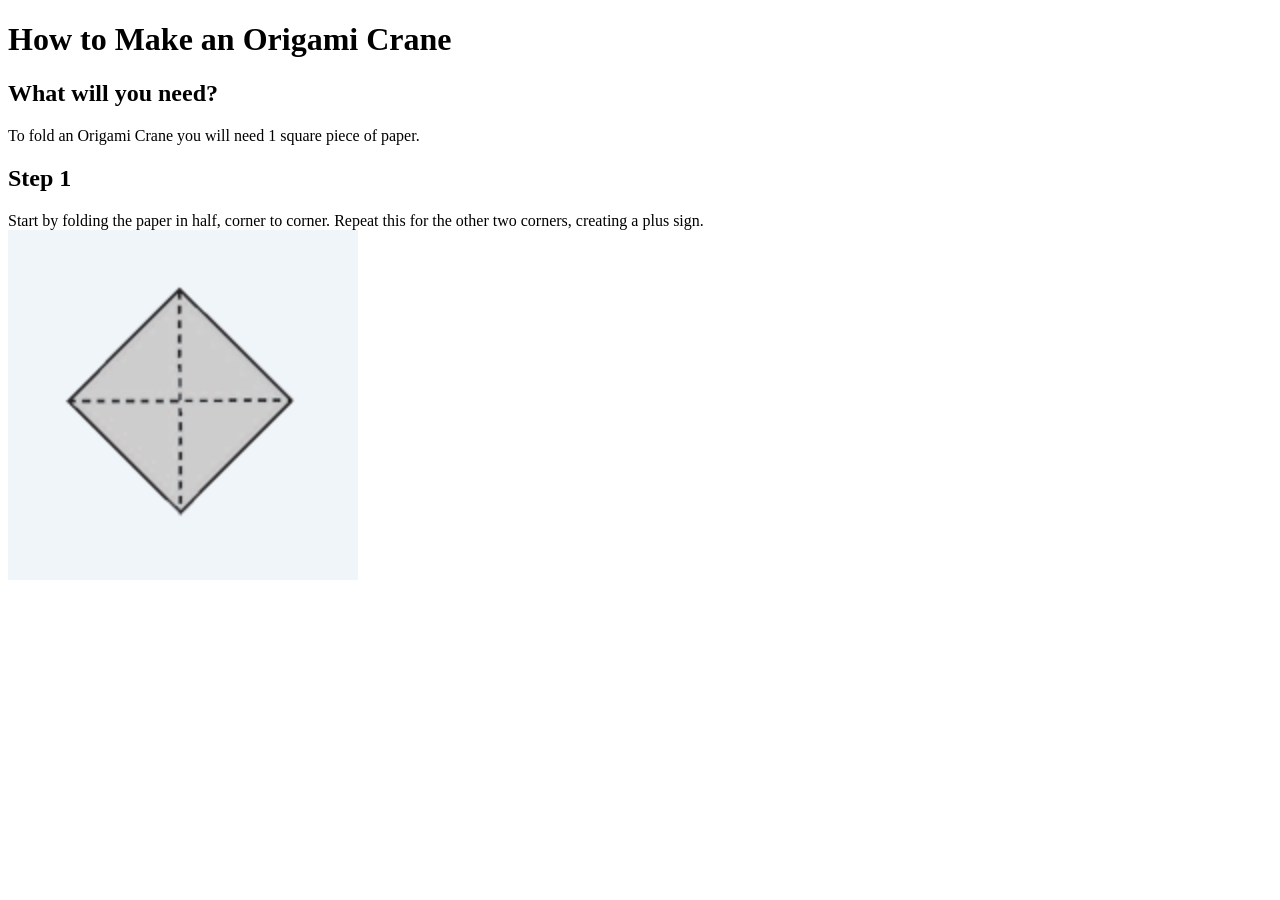
==== projects/recipe/index.html @ 5b5cb196 "First Commit" ====
<!DOCTYPE html>
<html>
<head>
	<meta charset="utf-8">
	<meta name="viewport" content="width=device-width, initial-scale=1">
	<title>How to Make an Origami Crane </title>
</head>
<body>
	<h1>How to Make an Origami Crane</h1>

	<section>
		<h2>What will you need?</h2>

		<p> To fold an Origami Crane you will need 1 square piece of paper.</p>


		<h2>Step 1 </h2>
			<p1> Start by folding the paper in half, corner to corner.</p1>
			<p1>Repeat this for the other two corners, creating a plus sign.</p1>
  <section>  

<img src="imgs/step1.png" alt="Step1">

  </section>


	</section>
</body>
</html>
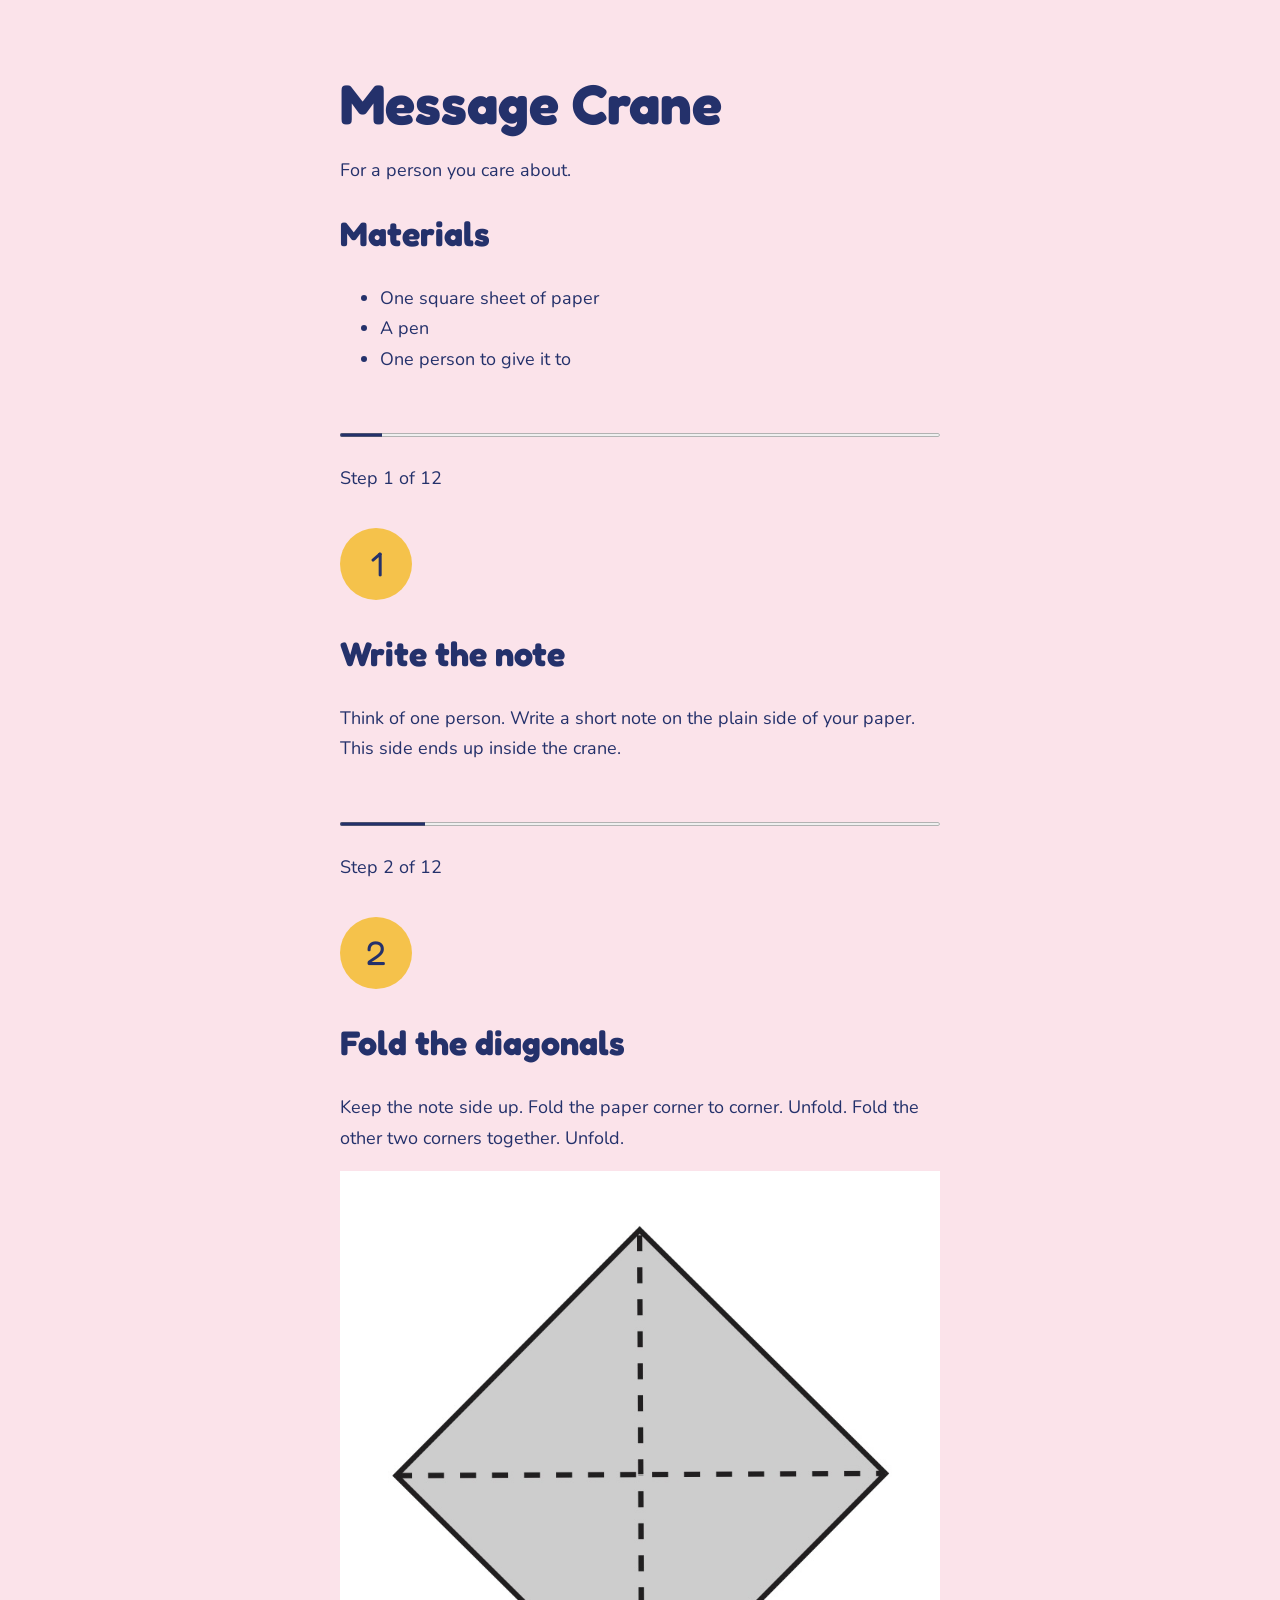
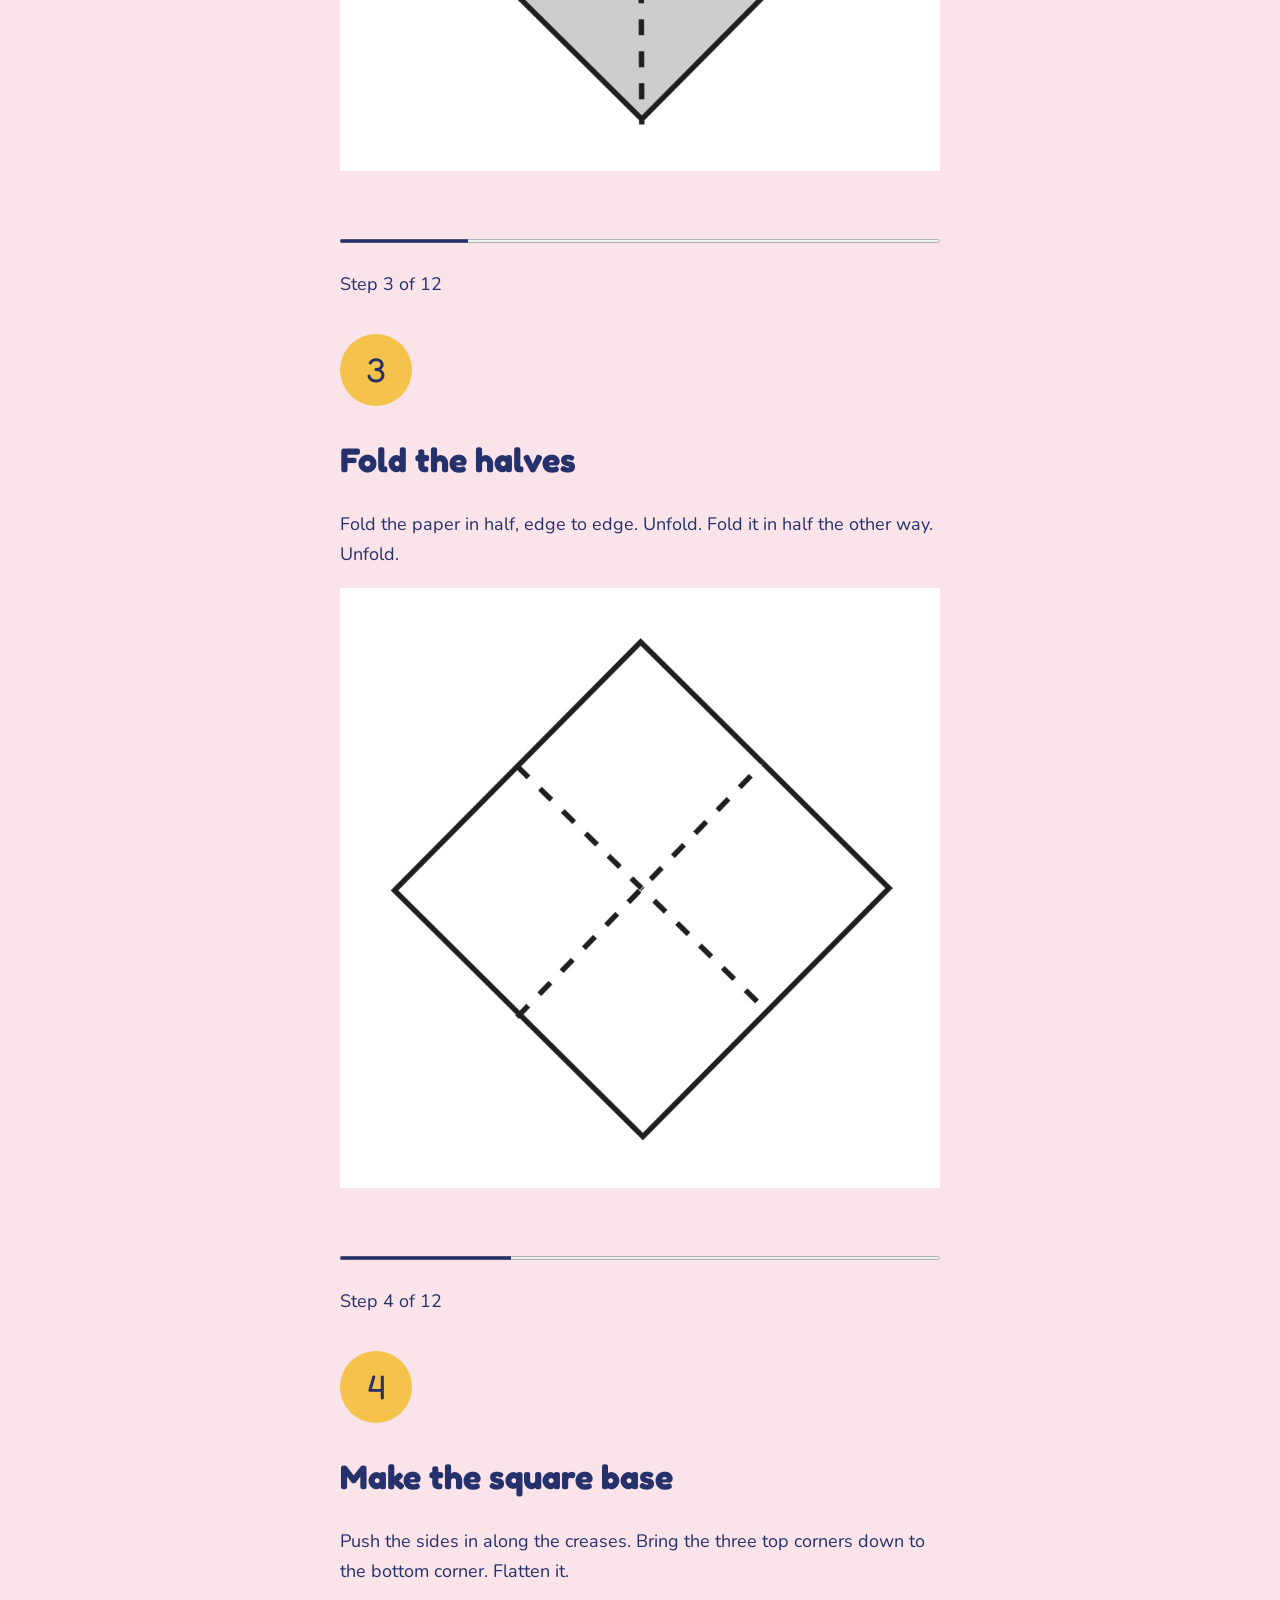
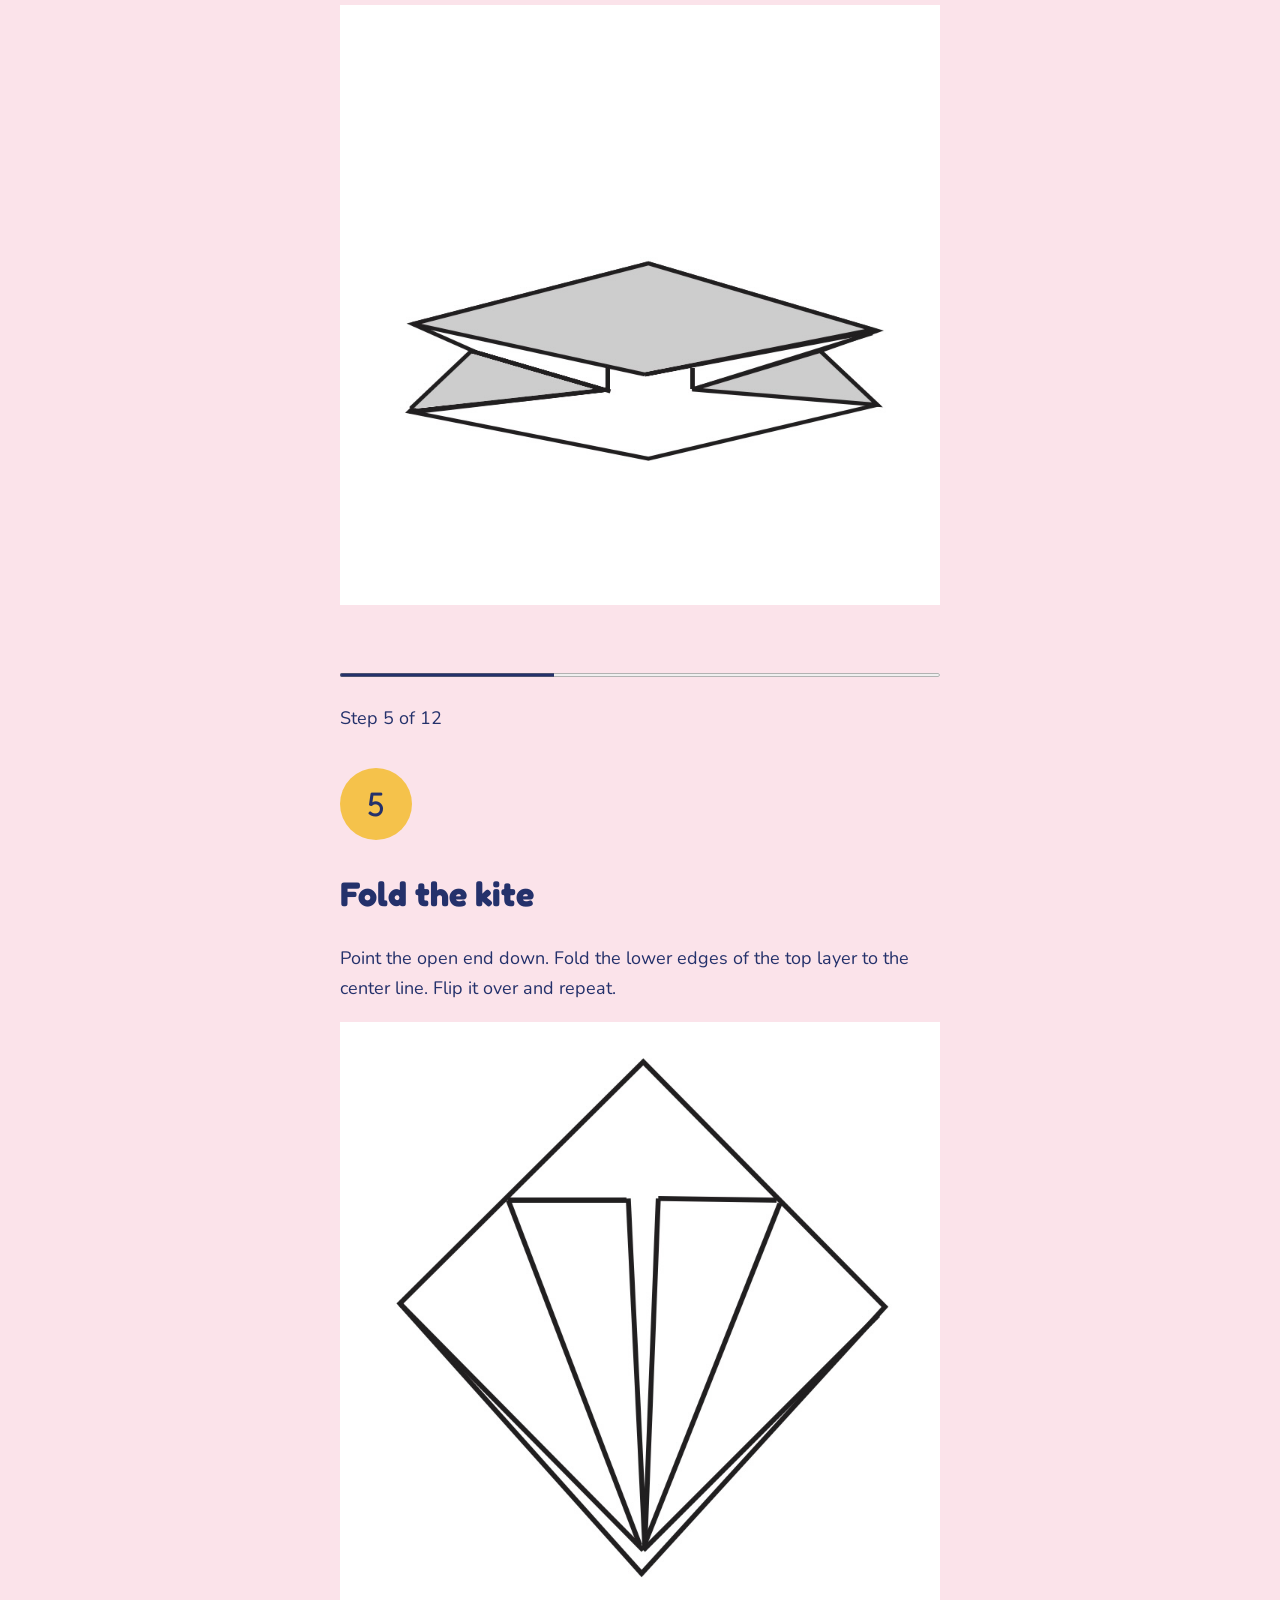
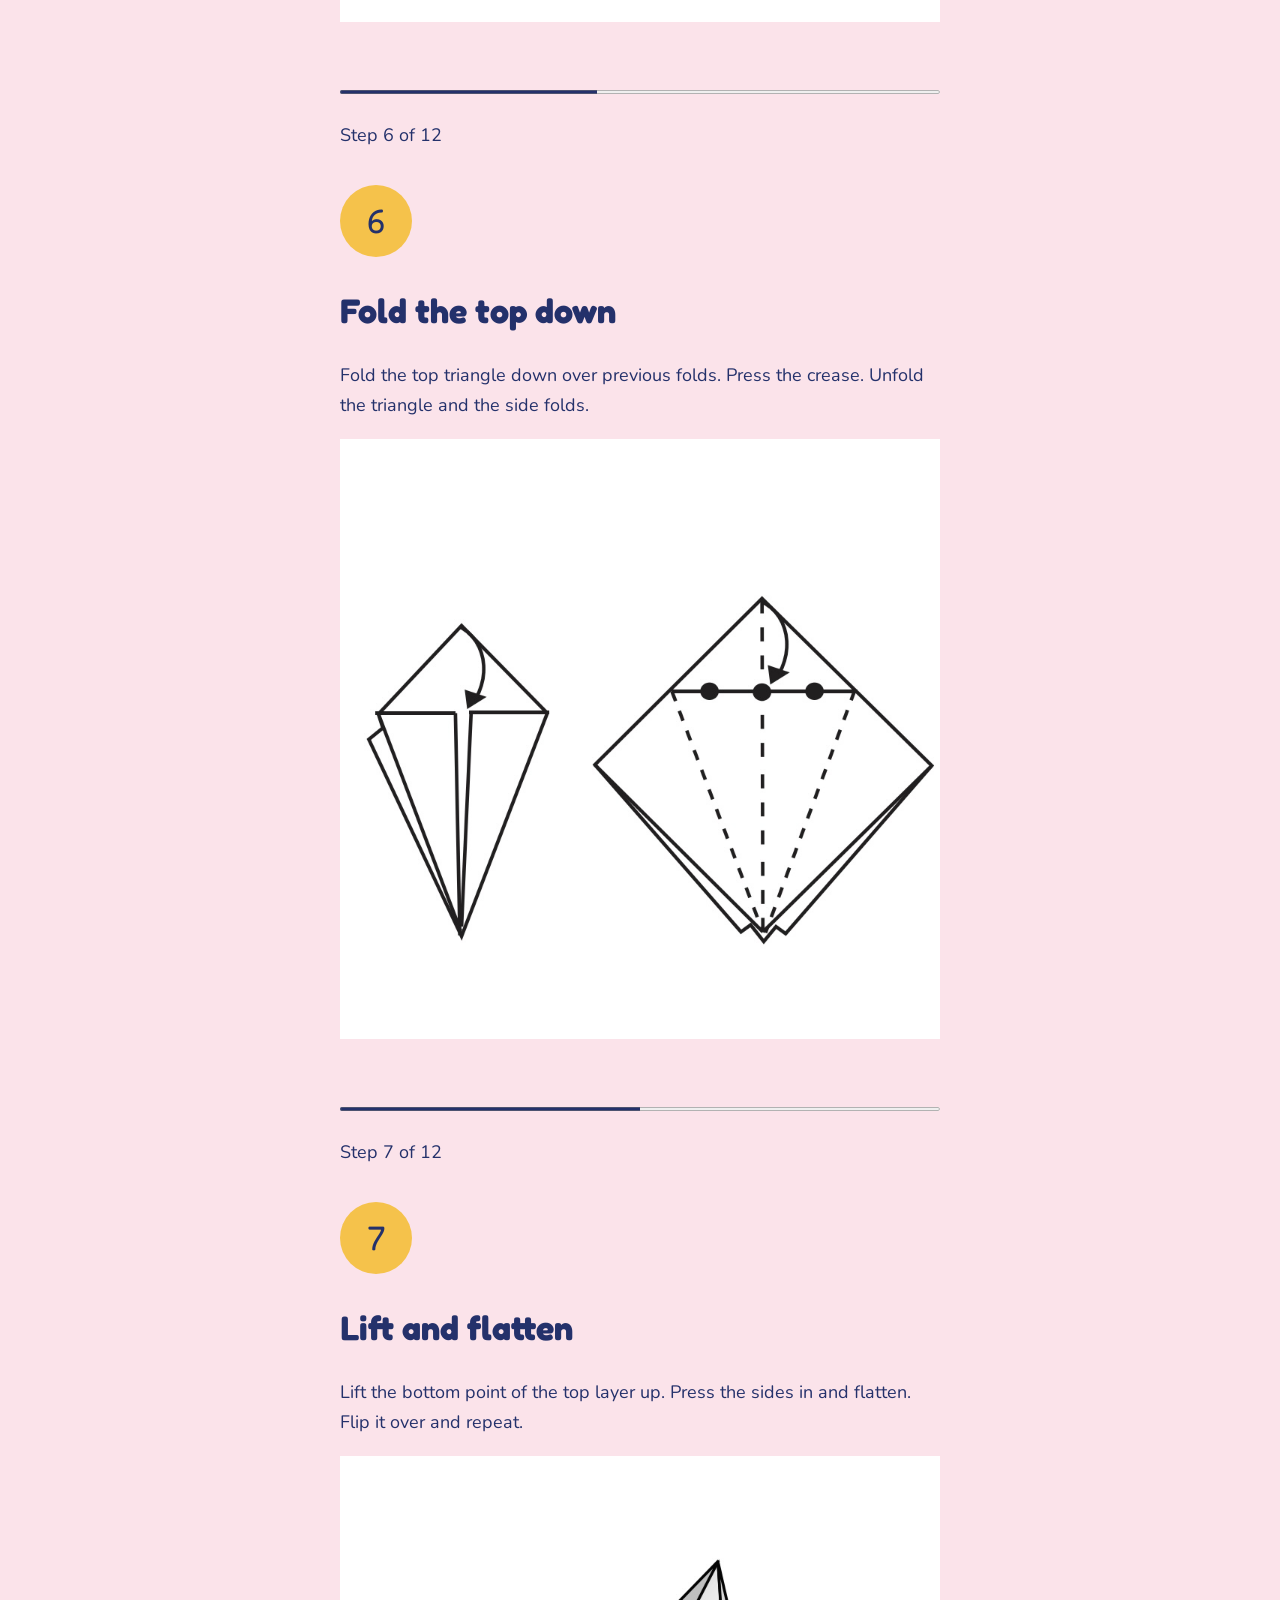
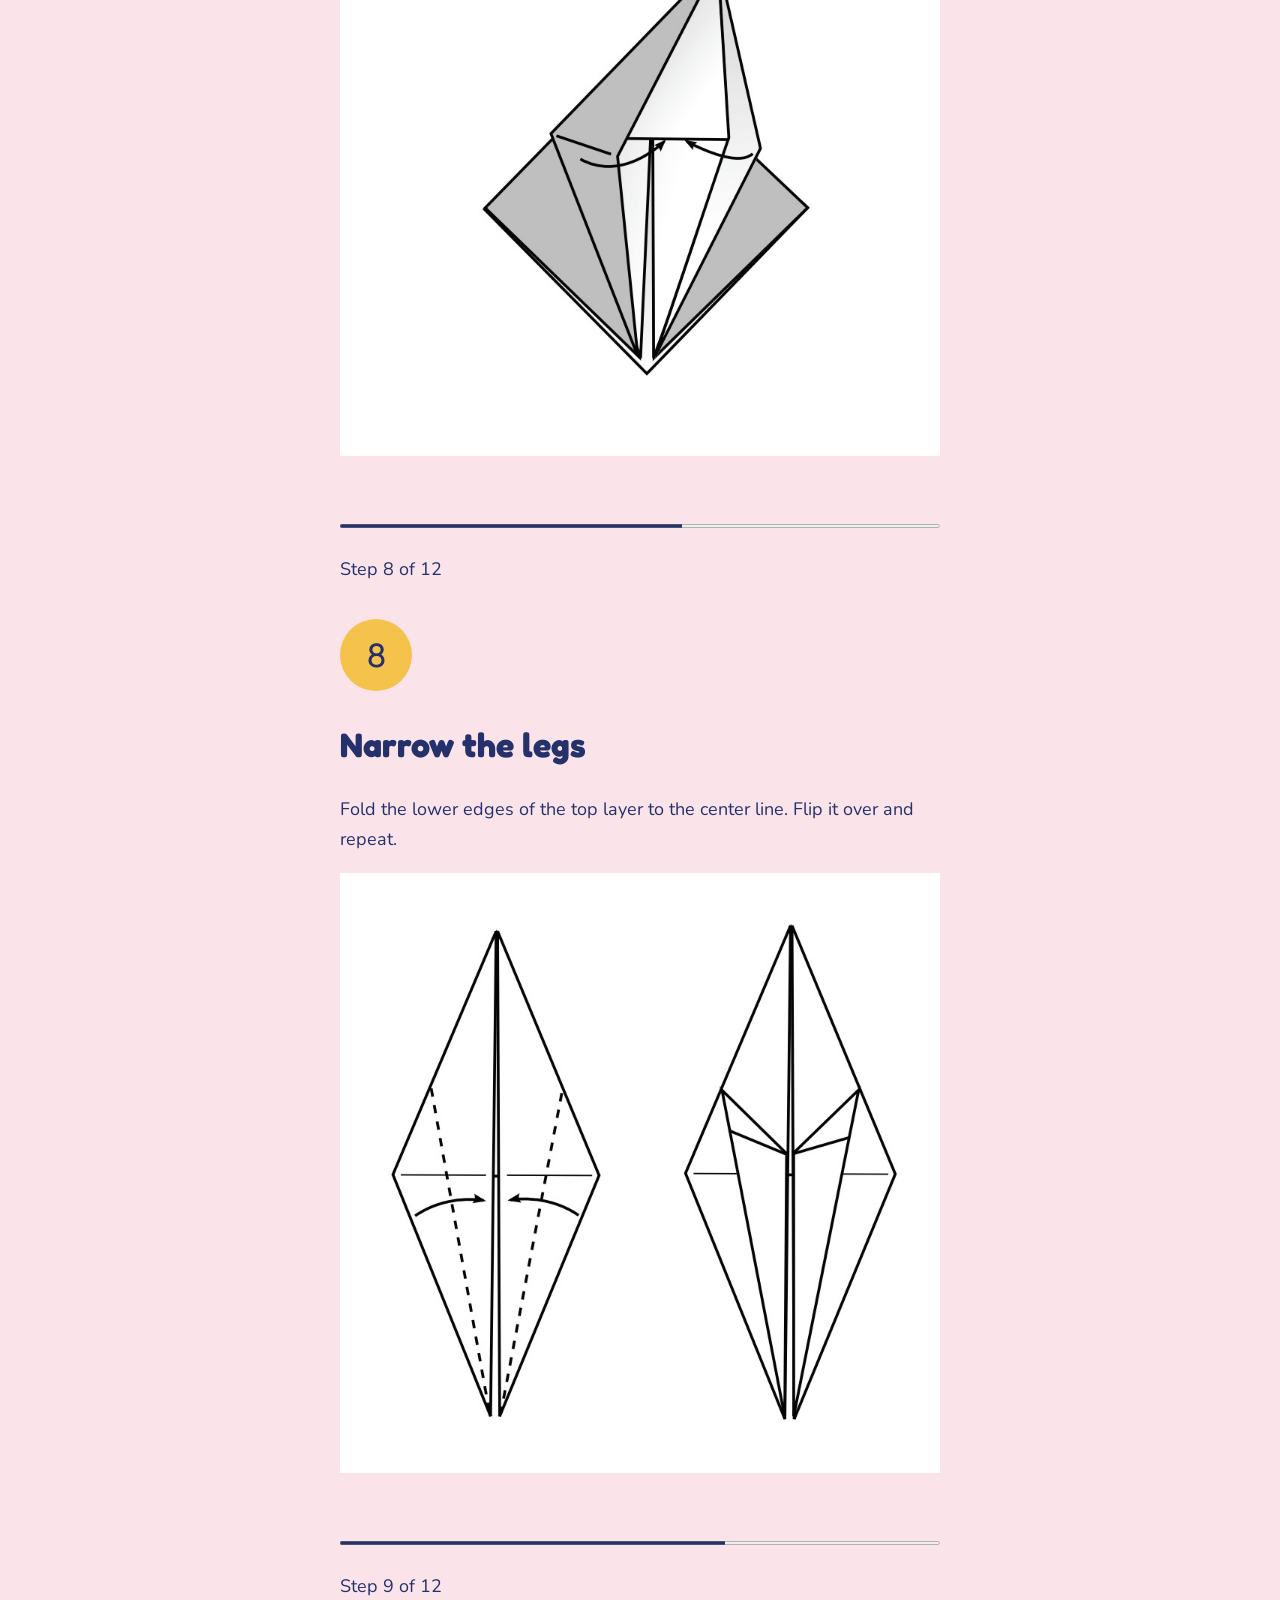
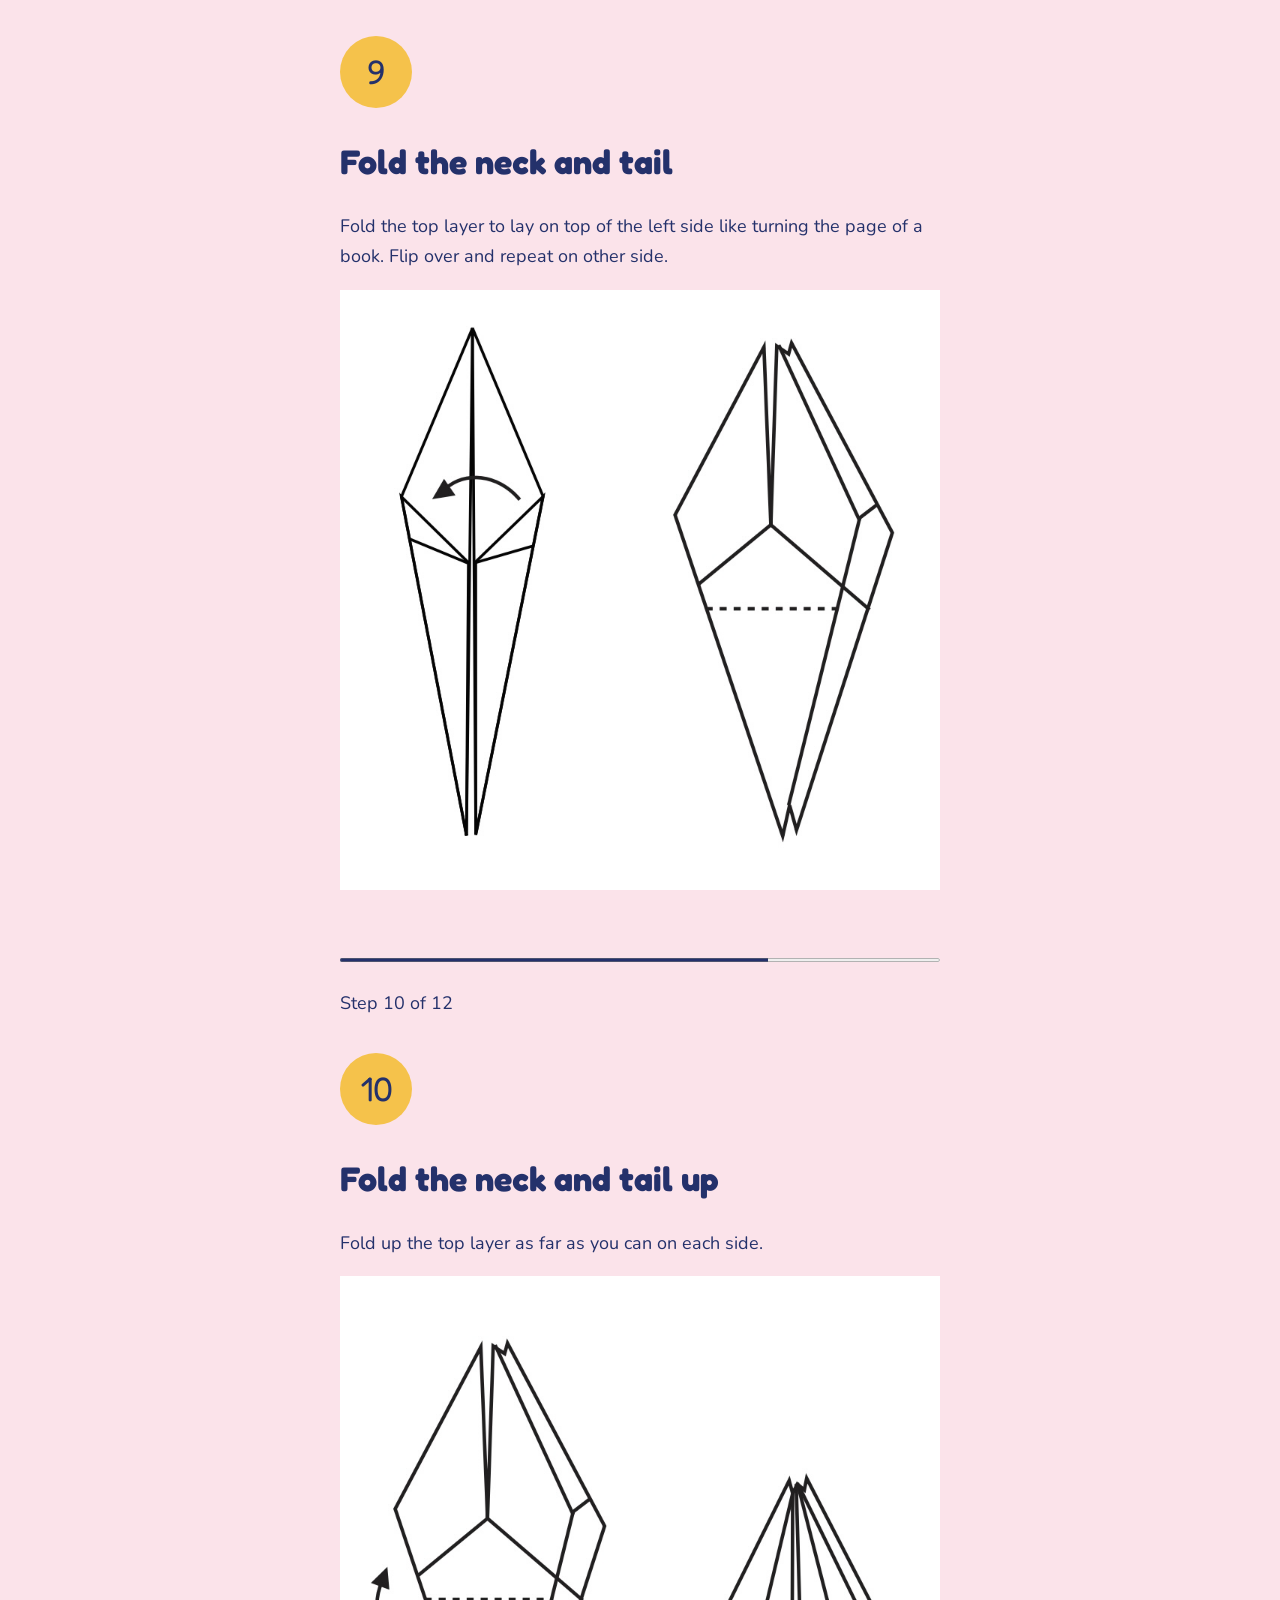
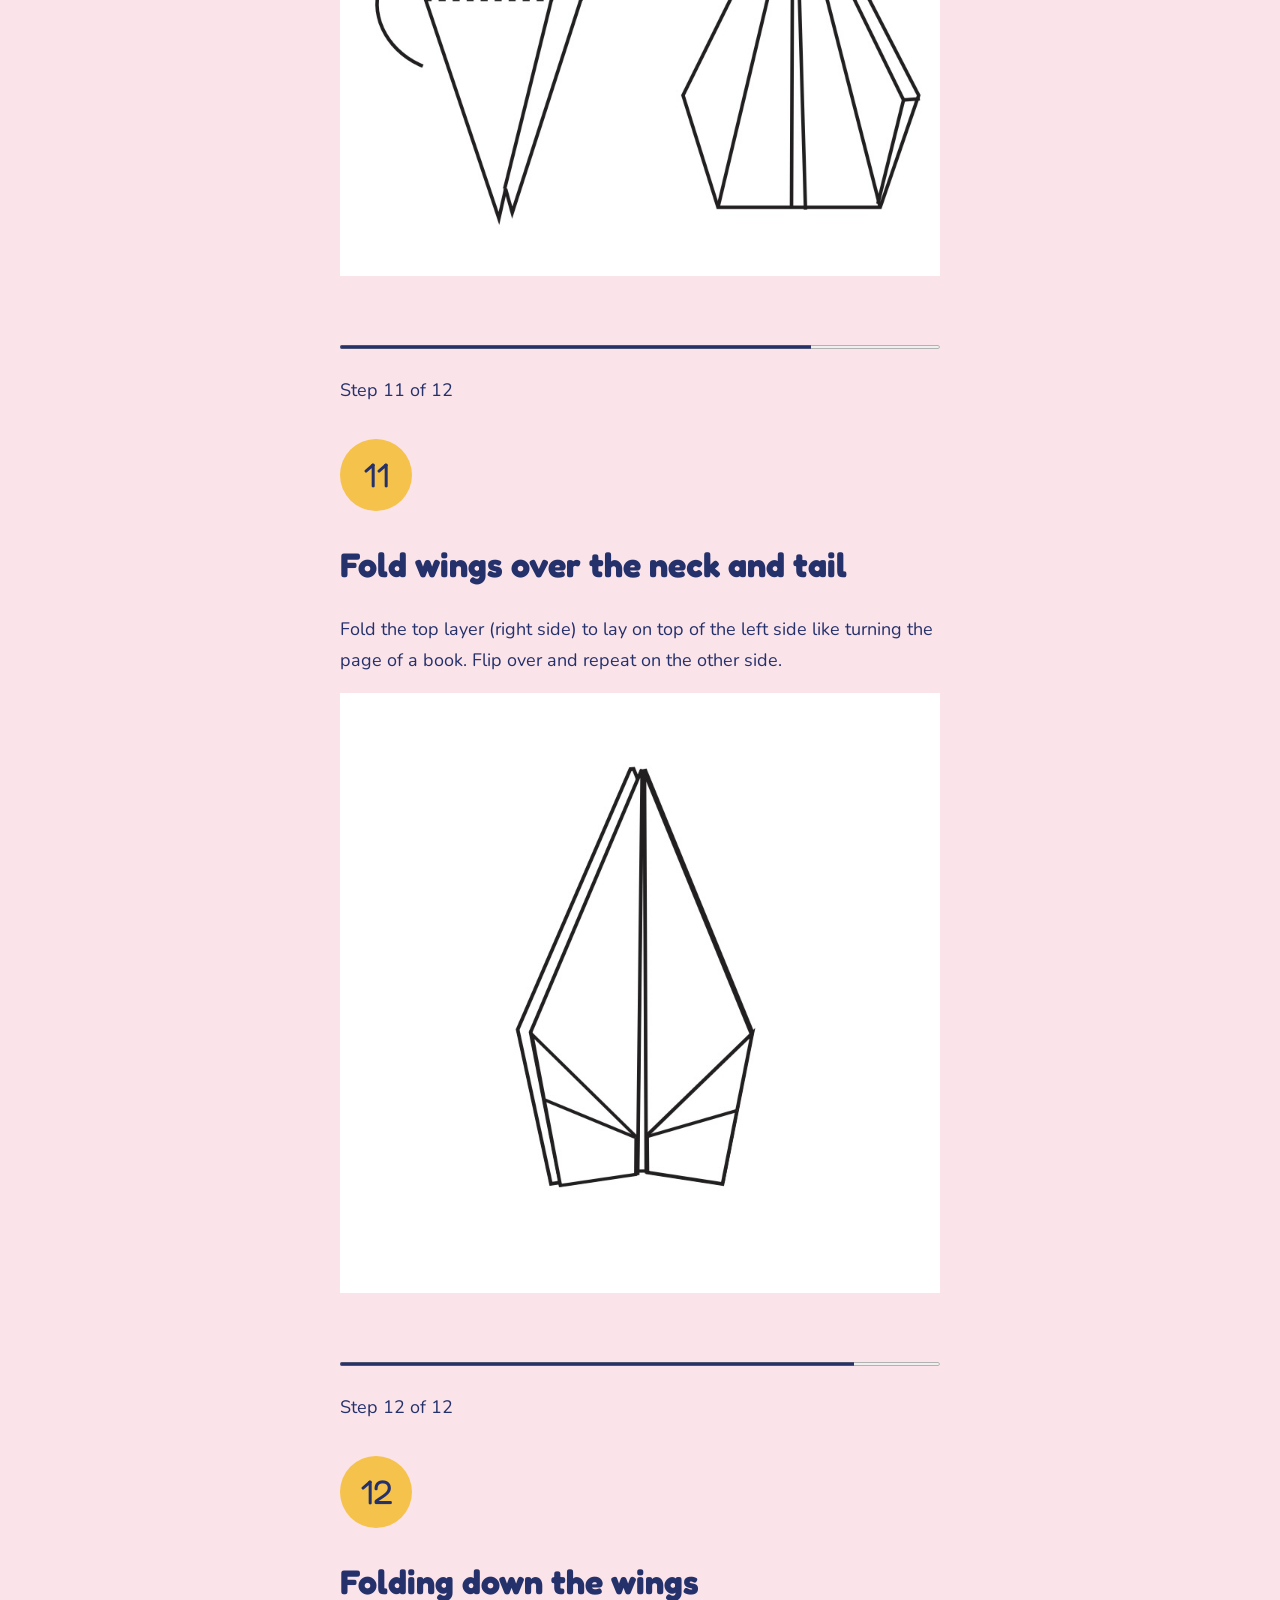
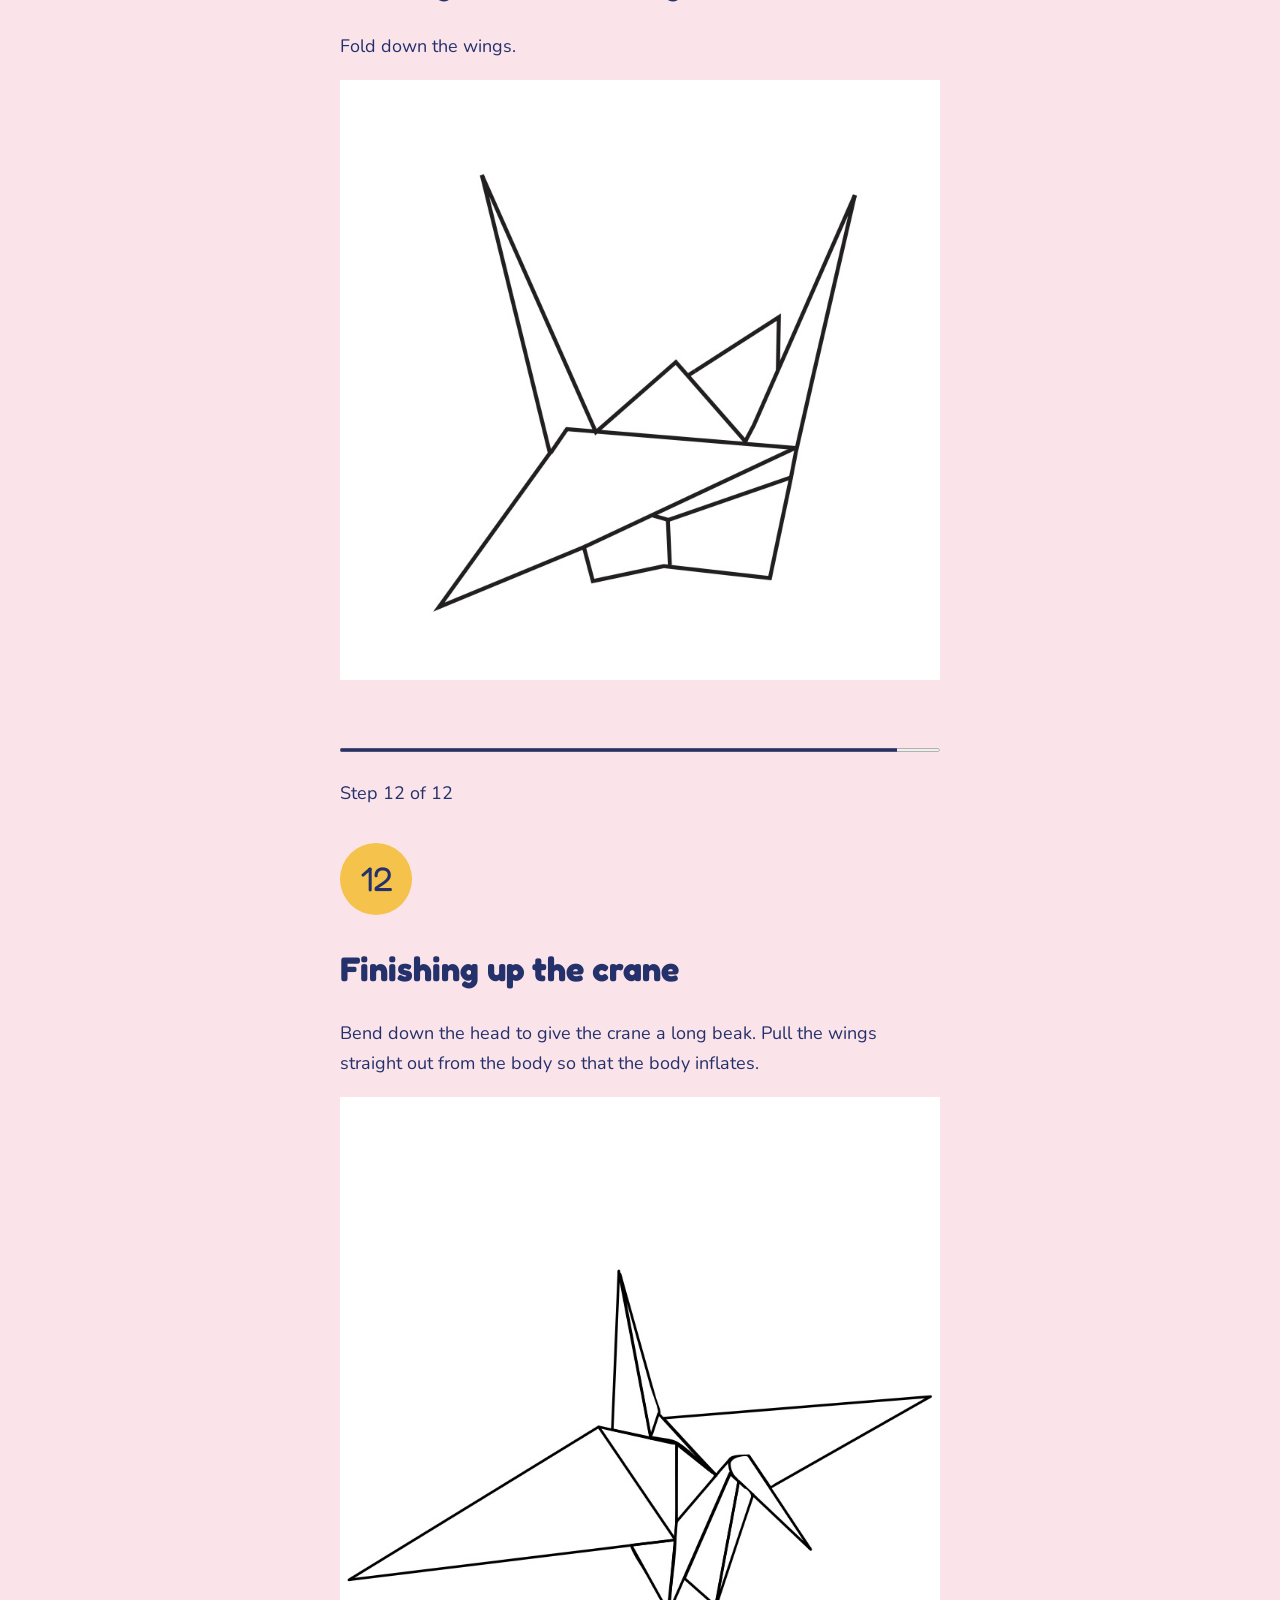
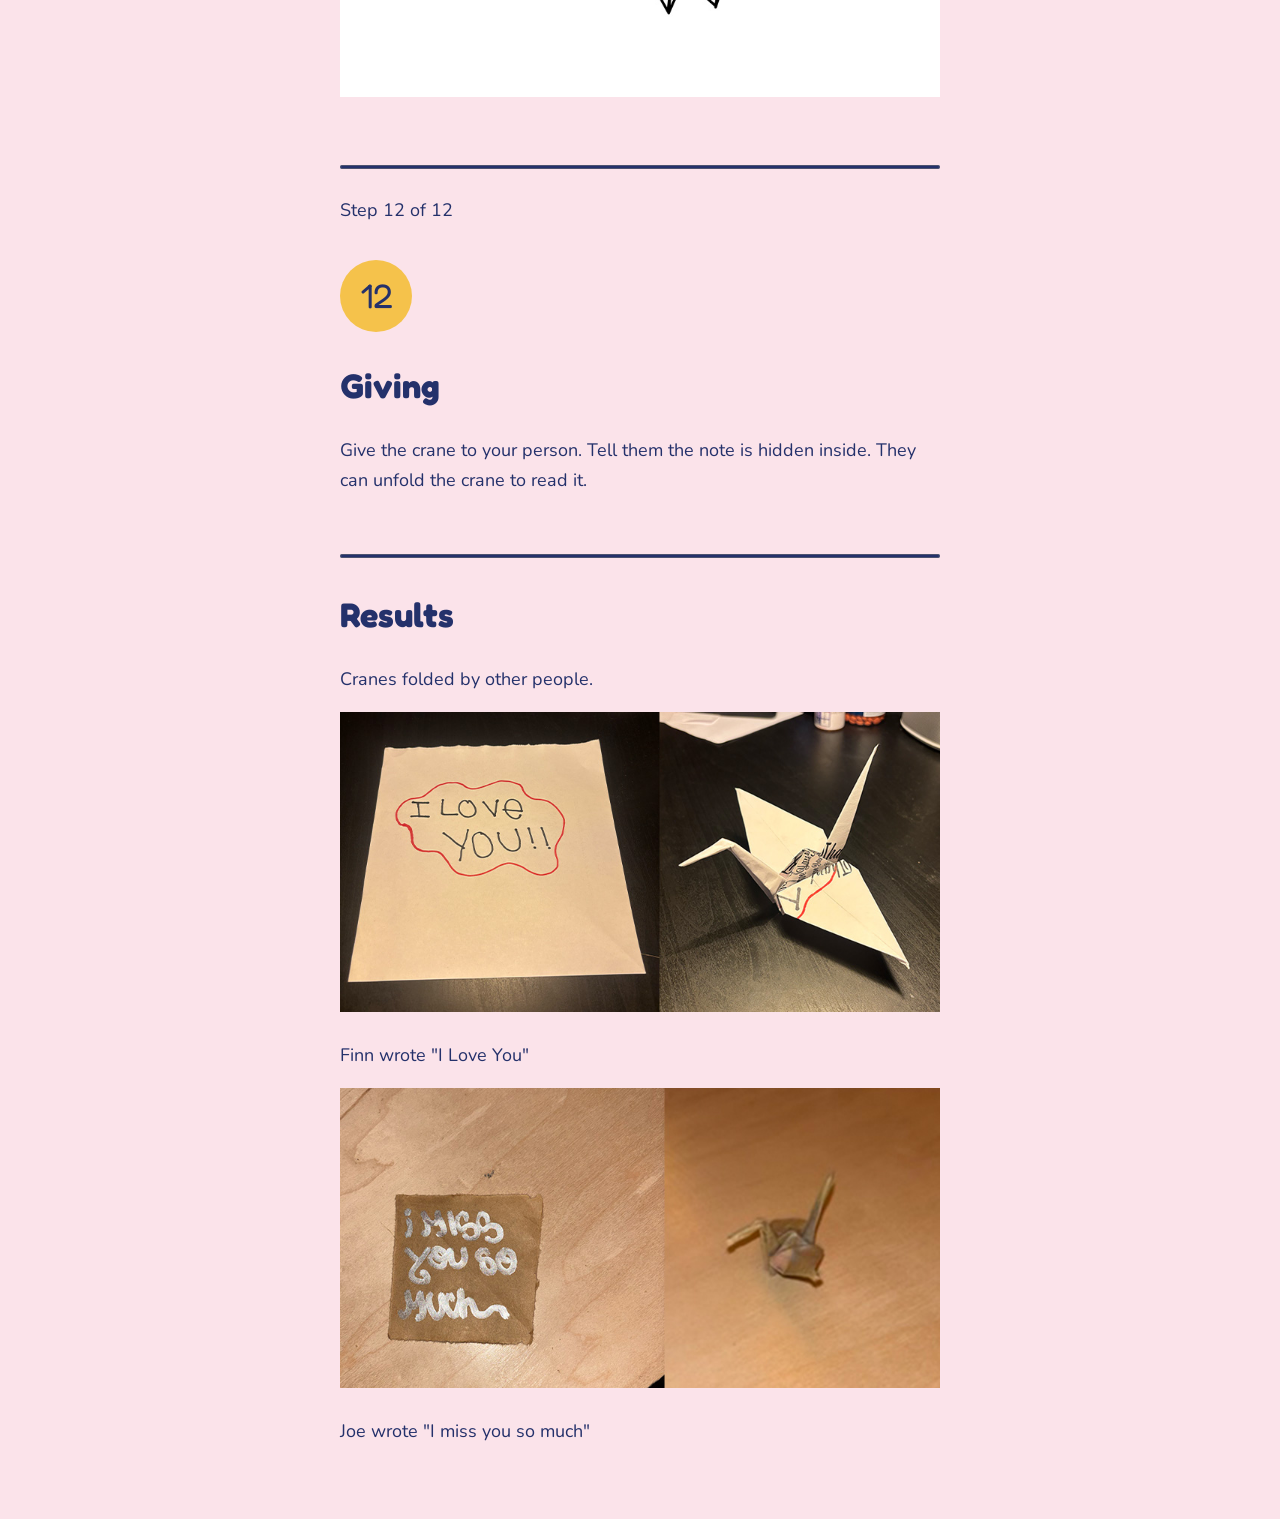
==== commit 25db054f: "updates" ====
--- a/projects/recipe/index.html
+++ b/projects/recipe/index.html
@@ -1,29 +1,162 @@
 <!DOCTYPE html>
-<html>
+<html lang="en">
 <head>
-	<meta charset="utf-8">
-	<meta name="viewport" content="width=device-width, initial-scale=1">
-	<title>How to Make an Origami Crane </title>
+  <meta charset="utf-8">
+  <meta name="viewport" content="width=device-width, initial-scale=1">
+  <title>Message Crane</title>
+  <link rel="preconnect" href="https://fonts.googleapis.com">
+  <link rel="preconnect" href="https://fonts.gstatic.com" crossorigin>
+  <link href="https://fonts.googleapis.com/css2?family=Fredoka:wght@500;600&family=Nunito:wght@400;700&display=swap" rel="stylesheet">
+  <link rel="stylesheet" href="style.css">
 </head>
 <body>
-	<h1>How to Make an Origami Crane</h1>
 
-	<section>
-		<h2>What will you need?</h2>
+  <h1>Message Crane</h1>
+  <p>For a person you care about.</p>
 
-		<p> To fold an Origami Crane you will need 1 square piece of paper.</p>
+  <h2>Materials</h2>
+  <ul>
+    <li>One square sheet of paper</li>
+    <li>A pen</li>
+    <li>One person to give it to</li>
+  </ul>
 
 
-		<h2>Step 1 </h2>
-			<p1> Start by folding the paper in half, corner to corner.</p1>
-			<p1>Repeat this for the other two corners, creating a plus sign.</p1>
-  <section>  
+  <section id="step1">
+    <progress value="1" max="14"></progress>
+    <p>Step 1 of 12</p>
+    <p class="num">1</p>
+    <h2>Write the note</h2>
+    <p>Think of one person. Write a short note on the plain side of your paper. This side ends up inside the crane.</p>
+  </section>
 
-<img src="imgs/step1.png" alt="Step1">
-
+  <section id="step2">
+    <progress value="2" max="14"></progress>
+    <p>Step 2 of 12</p>
+    <p class="num">2</p>
+    <h2>Fold the diagonals</h2>
+    <p>Keep the note side up. Fold the paper corner to corner. Unfold. Fold the other two corners together. Unfold.</p>
+    <img src="imgs/step2.jpg" alt="Folding the diagonals">
   </section>
 
 
-	</section>
+  <section id="step3">
+    <progress value="3" max="14"></progress>
+    <p>Step 3 of 12</p>
+    <p class="num">3</p>
+    <h2>Fold the halves</h2>
+    <p>Fold the paper in half, edge to edge. Unfold. Fold it in half the other way. Unfold.</p>
+    <img src="imgs/step3.jpg" alt="Folding it in halves">
+  </section>
+
+  <section id="step4">
+    <progress value="4" max="14"></progress>
+    <p>Step 4 of 12</p>
+    <p class="num">4</p>
+    <h2>Make the square base</h2>
+    <p>Push the sides in along the creases. Bring the three top corners down to the bottom corner. Flatten it.</p>
+  <img src="imgs/step4.jpg" alt="Bringing the corners together">
+  </section>
+
+  <section id="step5">
+    <progress value="5" max="14"></progress>
+    <p>Step 5 of 12</p>
+    <p class="num">5</p>
+    <h2>Fold the kite</h2>
+    <p>Point the open end down. Fold the lower edges of the top layer to the center line. Flip it over and repeat.</p>
+    <img src="imgs/step5.jpg" alt="Folding two edges in">
+  </section>
+
+  <section id="step6">
+    <progress value="6" max="14"></progress>
+    <p>Step 6 of 12</p>
+    <p class="num">6</p>
+    <h2>Fold the top down</h2>
+    <p>Fold the top triangle down over previous folds. Press the crease. Unfold the triangle and the side folds.</p>
+    <img src="imgs/step6.jpg" alt="Folding and Unfolding">
+  </section>
+
+  <section id="step7">
+    <progress value="7" max="14"></progress>
+    <p>Step 7 of 12</p>
+    <p class="num">7</p>
+    <h2>Lift and flatten</h2>
+    <p>Lift the bottom point of the top layer up. Press the sides in and flatten. Flip it over and repeat.</p>
+  <img src="imgs/step7.jpg" alt="Folding in the sides">
+  </section>
+
+  <section id="step8">
+    <progress value="8" max="14"></progress>
+    <p>Step 8 of 12</p>
+    <p class="num">8</p>
+    <h2>Narrow the legs</h2>
+    <p>Fold the lower edges of the top layer to the center line. Flip it over and repeat.</p>
+     <img src="imgs/step8.jpg" alt="Folding lower edges">
+  </section>
+
+  <section id="step9">
+    <progress value="9" max="14"></progress>
+    <p>Step 9 of 12</p>
+    <p class="num">9</p>
+    <h2>Fold the neck and tail</h2>
+    <p> Fold the top layer to lay on top of the left side like turning the page of a book. Flip over and repeat on other side.</p>
+   <img src="imgs/step9.jpg" alt="Starting the neck and tail"> 
+ </section>
+
+  <section id="step10">
+    <progress value="10" max="14"></progress>
+    <p>Step 10 of 12</p>
+    <p class="num">10</p>
+    <h2>Fold the neck and tail up</h2>
+    <p>Fold up the top layer as far as you can on each side.</p>
+ <img src="imgs/step10.jpg" alt="Folding the neck and tail"> 
+  </section>
+
+  <section id="step11">
+    <progress value="11" max="14"></progress>
+    <p>Step 11 of 12</p>
+    <p class="num">11</p>
+    <h2>Fold wings over the neck and tail</h2>
+    <p>Fold the top layer (right side) to lay on top of the left side like turning the page of a book. Flip over and repeat on the other side.</p>
+     <img src="imgs/step11.jpg" alt="Folding the wings"> 
+  </section>
+
+  <section id="step12">
+    <progress value="12" max="14"></progress>
+    <p>Step 12 of 12</p>
+    <p class="num">12</p>
+    <h2>Folding down the wings</h2>
+    <p>Fold down the wings.</p>
+  <img src="imgs/step12.jpg" alt="Folding down the wings "> 
+  </section>
+
+  <section id="step13 ">
+    <progress value="13" max="14"></progress>
+    <p>Step 12 of 12</p>
+    <p class="num">12</p>
+    <h2>Finishing up the crane</h2>
+    <p>Bend down the head to give the crane a long beak. Pull the wings straight out from the body so that the body inflates.</p>
+  <img src="imgs/step13.jpg" alt="Giving the crane to you person "> 
+  </section>
+
+    <section id="step14">
+    <progress value="14" max="14"></progress>
+    <p>Step 12 of 12</p>
+    <p class="num">12</p>
+    <h2>Giving</h2>
+    <p>Give the crane to your person. Tell them the note is hidden inside. They can unfold the crane to read it.</p>
+  </section>
+  <section id="results">
+    <progress value="1" max="1"></progress>
+    <h2>Results</h2>
+    <p>Cranes folded by other people.</p>
+
+    <img src="imgs/crane1.jpg" alt="Crane folded by Finn">
+    <p>Finn wrote "I Love You"</p>
+
+    <img src="imgs/crane2.jpg" alt="Crane folded by Name">
+    <p>Joe wrote "I miss you so much"</p>
+  </section>
+
 </body>
-</html>+</html>
--- a/projects/recipe/style.css
+++ b/projects/recipe/style.css
@@ -0,0 +1,65 @@
+
+html{
+  background: #FBE3EA; 
+body {
+  max-width: 600px;
+  margin: 0 auto;
+  padding: 32px 20px;
+  font-family: "Nunito", sans-serif;
+  font-size: 18px;
+  line-height: 1.7;
+  color: #24316B;       
+}
+h1,h2{
+  font-family: "Fredoka", sans-serif;
+  line-height: 1.2;
+}
+
+h1{
+  font-size: 56px;
+  margin-bottom: 8px;
+}
+
+h2{
+  font-size: 34px;
+}
+
+section{
+  margin: 40px 0;
+}
+
+
+ progress{
+  width: 100%;
+  height: 8px;
+  accent-color: #24316B;
+}
+
+.num{
+  width: 72px;
+  height: 72px;
+  line-height: 72px;
+  text-align: center;
+  font-family: "Fredoka", sans-serif;
+  font-size: 34px;
+  color: #24316B;
+  background: #F5C24B;       /* yellow */
+  border-radius: 50%;
+}
+img{
+  width: 100%;
+}
+
+a{
+  display: inline-block;
+  padding: 12px 24px;
+  color: #24316B;
+  background: #F5C24B;
+  font-weight: 700;
+  text-decoration: none;
+}
+
+a:hover{
+  background: #24316B;
+  color: #FFFFFF;
+}
